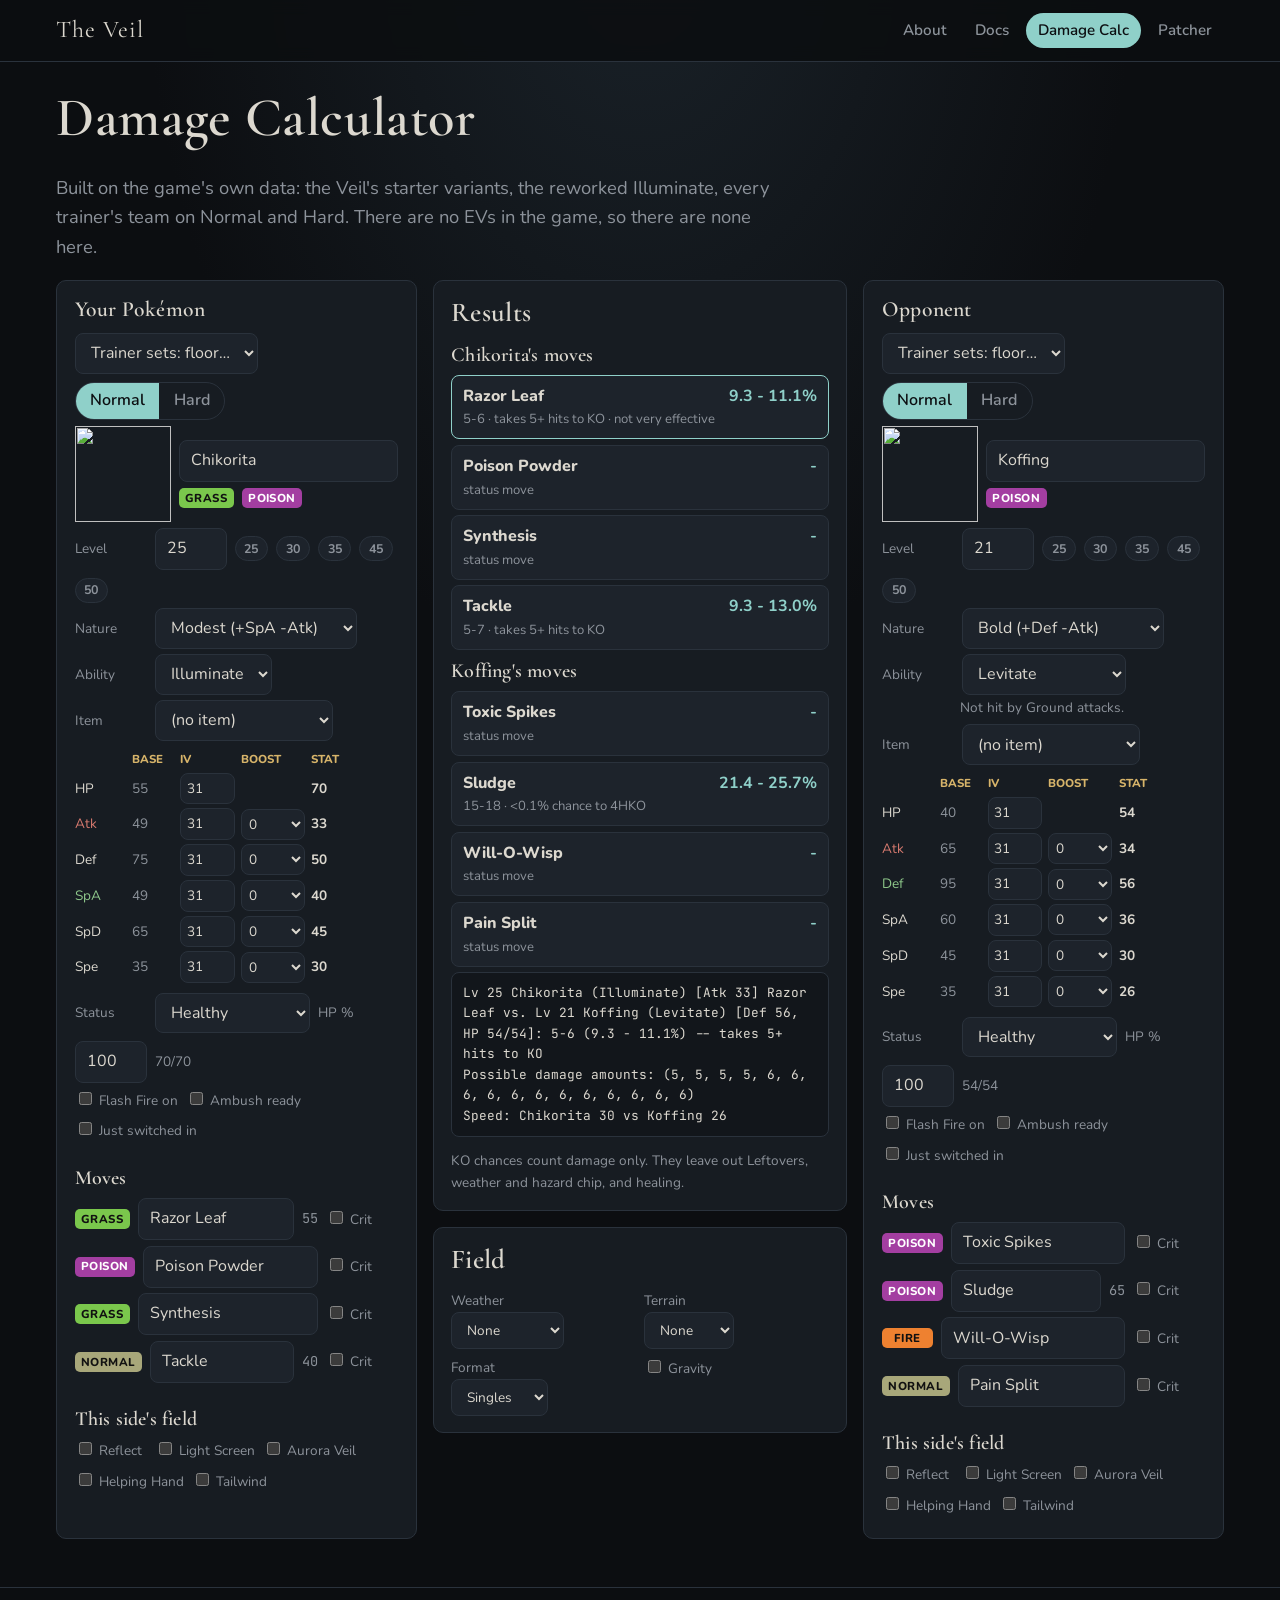
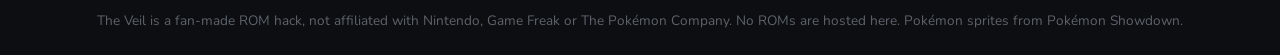
==== calc.html @ f018500e "The Veil website: About, Docs, damage calculator, patcher (coming soon) A static site (no build step" ====
<!doctype html>
<html lang="en">
<head>
  <meta charset="utf-8">
  <meta name="viewport" content="width=device-width, initial-scale=1">
  <title>{title} - Damage Calculator</title>
  <link rel="preconnect" href="https://fonts.googleapis.com">
  <link rel="preconnect" href="https://fonts.gstatic.com" crossorigin>
  <link href="https://fonts.googleapis.com/css2?family=Cormorant+Garamond:wght@500;600&family=JetBrains+Mono&family=Nunito:wght@400;600;700;800&display=swap" rel="stylesheet">
  <link rel="stylesheet" href="assets/style.css">
  <script src="assets/site.js" defer></script>
  <script src="assets/calc-engine.js" defer></script>
  <script src="assets/calc.js" defer></script>
</head>
<body>
<main>
  <h1>Damage Calculator</h1>
  <p class="lead">Built on the game's own data: the Veil's starter variants, the reworked Illuminate, every trainer's
    team on Normal and Hard. There are no EVs in the game, so there are none here.</p>

  <datalist id="dl-species"></datalist>
  <datalist id="dl-moves"></datalist>
  <datalist id="dl-abilities"></datalist>

  <div class="calc">
    <section class="panel side" id="side-a"></section>
    <section class="results">
      <div class="panel">
        <h2 style="margin-top:0">Results</h2>
        <div id="res-a"></div>
        <div id="res-b"></div>
        <div class="desc" id="detail">Pick a move to see the full calculation.</div>
        <p class="muted small" style="margin-bottom:0">KO chances count damage only. They leave out Leftovers,
          weather and hazard chip, and healing.</p>
      </div>
      <div class="panel" style="margin-top:1rem">
        <h2 style="margin-top:0">Field</h2>
        <div class="field-grid">
          <label>Weather<br><select id="f-weather">
            <option value="">None</option><option value="sun">Sun</option><option value="rain">Rain</option>
            <option value="sand">Sandstorm</option><option value="snow">Snow</option><option value="hail">Hail</option>
          </select></label>
          <label>Terrain<br><select id="f-terrain">
            <option value="">None</option><option value="electric">Electric</option><option value="grassy">Grassy</option>
            <option value="psychic">Psychic</option><option value="misty">Misty</option>
          </select></label>
          <label>Format<br><select id="f-format"><option value="">Singles</option><option value="doubles">Doubles</option></select></label>
          <label><input type="checkbox" id="f-gravity"> Gravity</label>
        </div>
      </div>
    </section>
    <section class="panel side" id="side-b"></section>
  </div>
</main>
</body>
</html>
---- assets/style.css ----
/* The Veil - site styles. One dark theme: the game lives underground. */
:root {
  --bg: #0c0e11;
  --bg-2: #12161b;
  --panel: #171c22;
  --panel-2: #1d232b;
  --line: #2a323c;
  --text: #dcd8cf;
  --muted: #8d939b;
  --faint: #5c636c;
  --accent: #8fd0c9;
  --accent-dim: #3e6e6a;
  --gold: #d7b46a;
  --bad: #d77a6f;
  --good: #8fc98b;
  --radius: 10px;
  --font: "Nunito", system-ui, -apple-system, "Segoe UI", sans-serif;
  --display: "Cormorant Garamond", Georgia, serif;
  --mono: "JetBrains Mono", ui-monospace, Consolas, monospace;
  color-scheme: dark;
}

* { box-sizing: border-box; }
html { -webkit-text-size-adjust: 100%; }
body {
  margin: 0;
  background: radial-gradient(ellipse at 50% -10%, #1a2229 0%, var(--bg) 55%) fixed, var(--bg);
  color: var(--text);
  font: 16px/1.6 var(--font);
  min-height: 100vh;
  display: flex;
  flex-direction: column;
}
a { color: var(--accent); text-decoration: none; }
a:hover { text-decoration: underline; }
h1, h2, h3 { font-family: var(--display); font-weight: 600; letter-spacing: .01em; line-height: 1.2; }
h1 { font-size: clamp(2.2rem, 6vw, 3.4rem); margin: 0 0 .4em; }
h2 { font-size: 1.7rem; margin: 1.6em 0 .5em; }
h3 { font-size: 1.25rem; margin: 1.2em 0 .4em; }
code, .mono { font-family: var(--mono); font-size: .9em; }
hr { border: 0; border-top: 1px solid var(--line); margin: 2rem 0; }

/* ------------------------------------------------------------------ header / nav / footer */
.site-header {
  position: sticky; top: 0; z-index: 20;
  background: rgba(12, 14, 17, .88);
  backdrop-filter: blur(8px);
  border-bottom: 1px solid var(--line);
}
.site-header .inner {
  max-width: 1200px; margin: 0 auto; padding: .7rem 16px;
  display: flex; align-items: center; gap: 1.2rem; flex-wrap: wrap;
}
.brand { font-family: var(--display); font-size: 1.5rem; color: var(--text); letter-spacing: .04em; }
.brand:hover { text-decoration: none; color: var(--accent); }
.nav { display: flex; gap: .3rem; flex-wrap: wrap; margin-left: auto; }
.nav a {
  color: var(--muted); padding: .35rem .75rem; border-radius: 999px; font-weight: 600; font-size: .95rem;
}
.nav a:hover { color: var(--text); background: var(--panel); text-decoration: none; }
.nav a.active { color: var(--bg); background: var(--accent); }
main { flex: 1; width: 100%; max-width: 1200px; margin: 0 auto; padding: 1.5rem 16px 3rem; }
.site-footer {
  border-top: 1px solid var(--line); color: var(--faint); font-size: .85rem;
  padding: 1.4rem 16px; text-align: center;
}

/* ------------------------------------------------------------------ building blocks */
.panel {
  background: var(--panel); border: 1px solid var(--line); border-radius: var(--radius); padding: 1rem 1.1rem;
}
.muted { color: var(--muted); }
.plus { color: var(--good); } .minus { color: var(--bad); }
.small { font-size: .85rem; }
.lead { font-size: 1.15rem; color: var(--muted); max-width: 46rem; }
.prose { max-width: 48rem; }
.prose p, .prose li { color: #cfcac0; }
.grid { display: grid; gap: 1rem; }
.grid.cards { grid-template-columns: repeat(auto-fill, minmax(260px, 1fr)); }
.pill {
  display: inline-block; padding: .1rem .55rem; border-radius: 999px; font-size: .78rem; font-weight: 700;
  background: var(--panel-2); color: var(--muted); border: 1px solid var(--line);
}
.btn, button, select, input {
  font: inherit; color: var(--text); background: var(--panel-2); border: 1px solid var(--line);
  border-radius: 8px; padding: .45rem .7rem;
}
button, .btn { cursor: pointer; font-weight: 600; }
button:hover, .btn:hover { border-color: var(--accent-dim); text-decoration: none; }
button.primary, .btn.primary { background: var(--accent); color: var(--bg); border-color: var(--accent); }
button:disabled { opacity: .45; cursor: not-allowed; }
input[type=number] { width: 4.5rem; }
input:focus, select:focus, button:focus-visible { outline: 2px solid var(--accent-dim); outline-offset: 1px; }
label { font-size: .85rem; color: var(--muted); }

/* tabs */
.tabs { display: flex; gap: .4rem; flex-wrap: wrap; border-bottom: 1px solid var(--line); margin-bottom: 1.2rem; }
.tabs button {
  border: 0; border-bottom: 2px solid transparent; border-radius: 0; background: none; color: var(--muted);
  padding: .6rem .9rem;
}
.tabs button.on { color: var(--text); border-bottom-color: var(--accent); }
.seg { display: inline-flex; border: 1px solid var(--line); border-radius: 999px; overflow: hidden; }
.seg button { border: 0; border-radius: 0; background: none; color: var(--muted); padding: .35rem .9rem; }
.seg button.on { background: var(--accent); color: var(--bg); }
.toolbar { display: flex; gap: .8rem; align-items: center; flex-wrap: wrap; margin: 0 0 1rem; }

/* spoiler gate */
.gate {
  border: 1px dashed var(--line); border-radius: var(--radius); padding: 2rem 1rem; text-align: center;
  color: var(--muted);
}
.gate strong { color: var(--text); }

/* tables */
.table-wrap { overflow-x: auto; }
table { border-collapse: collapse; width: 100%; font-size: .92rem; }
th, td { text-align: left; padding: .4rem .55rem; border-bottom: 1px solid var(--line); vertical-align: top; }
th { color: var(--gold); font-weight: 700; font-size: .8rem; text-transform: uppercase; letter-spacing: .05em; }
tr:last-child td { border-bottom: 0; }
td.num, th.num { text-align: right; font-variant-numeric: tabular-nums; }

/* types */
.type {
  display: inline-block; min-width: 4.4em; text-align: center; padding: .05rem .4rem; border-radius: 5px;
  font-size: .72rem; font-weight: 800; letter-spacing: .04em; color: #111; text-transform: uppercase;
}
.t-NORMAL{background:#a8a77a}.t-FIRE{background:#ee8130}.t-WATER{background:#6390f0}.t-ELECTRIC{background:#f7d02c}
.t-GRASS{background:#7ac74c}.t-ICE{background:#96d9d6}.t-FIGHTING{background:#c22e28;color:#fff}
.t-POISON{background:#a33ea1;color:#fff}.t-GROUND{background:#e2bf65}.t-FLYING{background:#a98ff3}
.t-PSYCHIC{background:#f95587}.t-BUG{background:#a6b91a}.t-ROCK{background:#b6a136}.t-GHOST{background:#735797;color:#fff}
.t-DRAGON{background:#6f35fc;color:#fff}.t-DARK{background:#705746;color:#fff}.t-STEEL{background:#b7b7ce}
.t-FAIRY{background:#d685ad}.t-STELLAR{background:#40b5a5}.t-MYSTERY{background:#68a090}

/* trainer cards */
.place { margin: 1.6rem 0 .6rem; color: var(--gold); font-family: var(--display); font-size: 1.35rem; }
.trainer { margin-bottom: 1rem; }
.trainer-head { display: flex; align-items: baseline; gap: .6rem; flex-wrap: wrap; margin-bottom: .6rem; }
.trainer-head h3 { margin: 0; }
.team { display: grid; grid-template-columns: repeat(auto-fill, minmax(190px, 1fr)); gap: .6rem; }
.mon {
  background: var(--panel-2); border: 1px solid var(--line); border-radius: 8px; padding: .55rem .65rem;
  font-size: .86rem; position: relative;
}
.mon.added { border-color: var(--accent-dim); }
.mon .top { display: flex; gap: .5rem; align-items: center; }
.mon img { width: 48px; height: 48px; image-rendering: pixelated; flex: none; }
.mon .name { font-weight: 800; }
.mon ul { list-style: none; padding: 0; margin: .35rem 0 0; }
.mon li { display: flex; gap: .35rem; align-items: center; }
.mon .meta { color: var(--muted); font-size: .8rem; }
.mon .calc-link { position: absolute; top: .45rem; right: .55rem; font-size: .75rem; }

/* hero */
.hero { padding: 2.5rem 0 1rem; }
.hero .kicker { color: var(--accent); font-weight: 800; letter-spacing: .2em; text-transform: uppercase; font-size: .78rem; }
.quote {
  font-family: var(--display); font-size: 1.35rem; color: #c9c3b6; border-left: 2px solid var(--accent-dim);
  padding: .2rem 0 .2rem 1rem; margin: 1.5rem 0; max-width: 40rem;
}

/* calculator */
.calc { display: grid; grid-template-columns: 1fr; gap: 1rem; }
.calc > section { min-width: 0; }
.side select, .side input:not([type=checkbox]) { max-width: 100%; }
.side .row > select { min-width: 0; }
@media (min-width: 980px) { .calc { grid-template-columns: 1fr 1.15fr 1fr; } .calc .results { order: 0; } }
.side h2 { margin-top: 0; font-size: 1.35rem; }
.row { display: flex; gap: .5rem; align-items: center; flex-wrap: wrap; margin: .35rem 0; }
.row > label { min-width: 4.5rem; }
.field-grid { display: grid; grid-template-columns: repeat(auto-fill, minmax(150px, 1fr)); gap: .5rem; }
.stats { display: grid; grid-template-columns: 3.2rem 2.6rem 3.4rem 4rem 3rem; gap: .25rem .4rem; align-items: center; font-size: .85rem; }
.stats .h { color: var(--gold); font-size: .72rem; font-weight: 800; text-transform: uppercase; }
.stats input { width: 3.4rem; padding: .25rem .35rem; }
.stats select { padding: .25rem .2rem; }
.stats .plus { color: var(--good); } .stats .minus { color: var(--bad); }
.moves select { width: 100%; }
.result {
  display: block; width: 100%; text-align: left; background: var(--panel-2); border: 1px solid var(--line);
  border-radius: 8px; padding: .5rem .7rem; margin: .35rem 0; cursor: pointer; font-weight: 400;
}
.result.on { border-color: var(--accent); }
.result .mv { font-weight: 800; }
.result .pct { float: right; font-variant-numeric: tabular-nums; color: var(--accent); font-weight: 700; }
.result .ko { display: block; color: var(--muted); font-size: .82rem; }
.desc { font-family: var(--mono); font-size: .8rem; background: var(--bg-2); border: 1px solid var(--line); border-radius: 8px; padding: .6rem .7rem; white-space: pre-wrap; }
.hpbar { height: 6px; border-radius: 3px; background: var(--line); overflow: hidden; margin-top: .3rem; }
.hpbar span { display: block; height: 100%; background: var(--good); }
.sprite-lg { width: 96px; height: 96px; image-rendering: pixelated; }
.picker { max-height: 340px; overflow: auto; }

/* patcher */
.soon {
  text-align: center; padding: 3.5rem 1rem; border: 1px dashed var(--line); border-radius: var(--radius);
}
.soon .big { font-family: var(--display); font-size: 2.4rem; color: var(--accent); }

@media (max-width: 600px) {
  body { font-size: 15px; }
  .nav { margin-left: 0; }
  .stats { grid-template-columns: 2.8rem 2.4rem 3rem 3.6rem 2.6rem; }
}
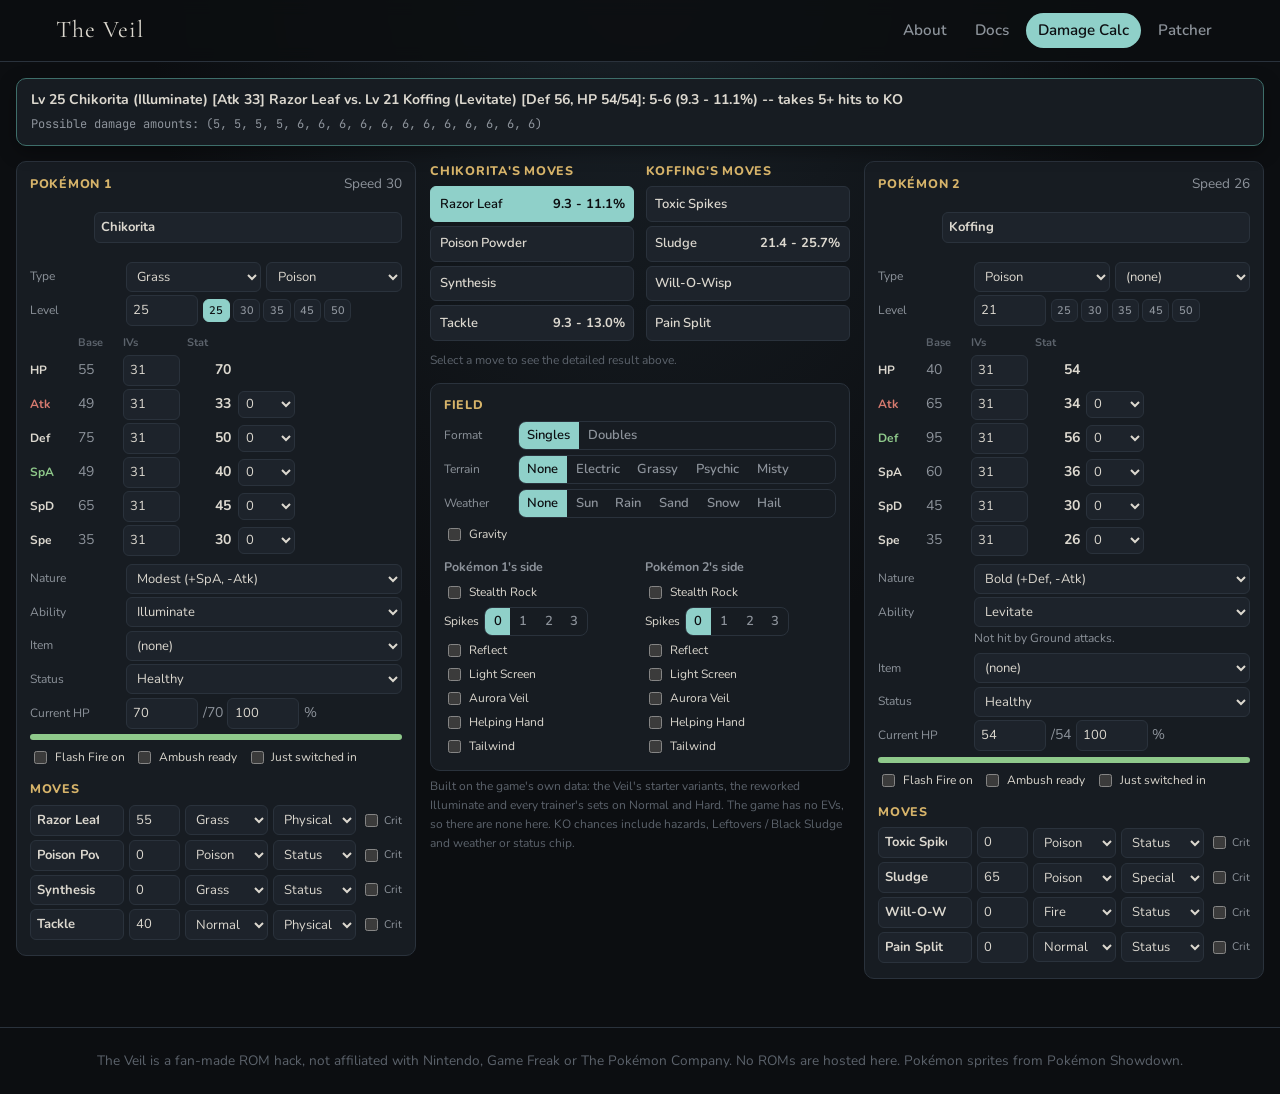
==== commit 655d4d0c: "Damage calculator in Showdown's layout; hazards and recovery in KO chances Pokemon 1 | moves, result" ====
--- a/calc.html
+++ b/calc.html
@@ -13,43 +13,45 @@
   <script src="assets/calc.js" defer></script>
 </head>
 <body>
-<main>
-  <h1>Damage Calculator</h1>
-  <p class="lead">Built on the game's own data: the Veil's starter variants, the reworked Illuminate, every trainer's
-    team on Normal and Hard. There are no EVs in the game, so there are none here.</p>
-
-  <datalist id="dl-species"></datalist>
+<main class="sc-main">
+  <datalist id="dl-sets"></datalist>
   <datalist id="dl-moves"></datalist>
   <datalist id="dl-abilities"></datalist>
 
-  <div class="calc">
-    <section class="panel side" id="side-a"></section>
-    <section class="results">
-      <div class="panel">
-        <h2 style="margin-top:0">Results</h2>
-        <div id="res-a"></div>
-        <div id="res-b"></div>
-        <div class="desc" id="detail">Pick a move to see the full calculation.</div>
-        <p class="muted small" style="margin-bottom:0">KO chances count damage only. They leave out Leftovers,
-          weather and hazard chip, and healing.</p>
+  <!-- the selected calculation, across the top -->
+  <section class="sc-result" id="main-result" aria-live="polite">
+    <div class="sc-result-main" id="result-text">Loading…</div>
+    <div class="sc-result-rolls" id="result-rolls"></div>
+  </section>
+
+  <div class="sc">
+    <section class="sc-panel" id="p1"></section>
+
+    <section class="sc-mid">
+      <div class="sc-movelists">
+        <div><div class="sc-h" id="moves-p1-title">Pokémon 1's moves</div><div id="moves-p1"></div></div>
+        <div><div class="sc-h" id="moves-p2-title">Pokémon 2's moves</div><div id="moves-p2"></div></div>
       </div>
-      <div class="panel" style="margin-top:1rem">
-        <h2 style="margin-top:0">Field</h2>
-        <div class="field-grid">
-          <label>Weather<br><select id="f-weather">
-            <option value="">None</option><option value="sun">Sun</option><option value="rain">Rain</option>
-            <option value="sand">Sandstorm</option><option value="snow">Snow</option><option value="hail">Hail</option>
-          </select></label>
-          <label>Terrain<br><select id="f-terrain">
-            <option value="">None</option><option value="electric">Electric</option><option value="grassy">Grassy</option>
-            <option value="psychic">Psychic</option><option value="misty">Misty</option>
-          </select></label>
-          <label>Format<br><select id="f-format"><option value="">Singles</option><option value="doubles">Doubles</option></select></label>
-          <label><input type="checkbox" id="f-gravity"> Gravity</label>
+      <p class="sc-note">Select a move to see the detailed result above.</p>
+
+      <div class="sc-box" id="field">
+        <div class="sc-h">Field</div>
+        <div class="sc-btnrow" data-key="format"><span>Format</span></div>
+        <div class="sc-btnrow" data-key="terrain"><span>Terrain</span></div>
+        <div class="sc-btnrow" data-key="weather"><span>Weather</span></div>
+        <label class="sc-check"><input type="checkbox" id="f-gravity"> Gravity</label>
+        <div class="sc-sides">
+          <div id="side-p1"></div>
+          <div id="side-p2"></div>
         </div>
       </div>
+
+      <p class="sc-note">Built on the game's own data: the Veil's starter variants, the reworked Illuminate and every
+        trainer's sets on Normal and Hard. The game has no EVs, so there are none here. KO chances include hazards,
+        Leftovers / Black Sludge and weather or status chip.</p>
     </section>
-    <section class="panel side" id="side-b"></section>
+
+    <section class="sc-panel" id="p2"></section>
   </div>
 </main>
 </body>
--- a/assets/style.css
+++ b/assets/style.css
@@ -42,7 +42,7 @@
 
 /* ------------------------------------------------------------------ header / nav / footer */
 .site-header {
-  position: sticky; top: 0; z-index: 20;
+  position: sticky; top: env(safe-area-inset-top, 0px); z-index: 20;
   background: rgba(12, 14, 17, .88);
   backdrop-filter: blur(8px);
   border-bottom: 1px solid var(--line);
@@ -159,35 +159,74 @@
   padding: .2rem 0 .2rem 1rem; margin: 1.5rem 0; max-width: 40rem;
 }
 
-/* calculator */
-.calc { display: grid; grid-template-columns: 1fr; gap: 1rem; }
-.calc > section { min-width: 0; }
-.side select, .side input:not([type=checkbox]) { max-width: 100%; }
-.side .row > select { min-width: 0; }
-@media (min-width: 980px) { .calc { grid-template-columns: 1fr 1.15fr 1fr; } .calc .results { order: 0; } }
-.side h2 { margin-top: 0; font-size: 1.35rem; }
 .row { display: flex; gap: .5rem; align-items: center; flex-wrap: wrap; margin: .35rem 0; }
-.row > label { min-width: 4.5rem; }
-.field-grid { display: grid; grid-template-columns: repeat(auto-fill, minmax(150px, 1fr)); gap: .5rem; }
-.stats { display: grid; grid-template-columns: 3.2rem 2.6rem 3.4rem 4rem 3rem; gap: .25rem .4rem; align-items: center; font-size: .85rem; }
-.stats .h { color: var(--gold); font-size: .72rem; font-weight: 800; text-transform: uppercase; }
-.stats input { width: 3.4rem; padding: .25rem .35rem; }
-.stats select { padding: .25rem .2rem; }
-.stats .plus { color: var(--good); } .stats .minus { color: var(--bad); }
-.moves select { width: 100%; }
-.result {
-  display: block; width: 100%; text-align: left; background: var(--panel-2); border: 1px solid var(--line);
-  border-radius: 8px; padding: .5rem .7rem; margin: .35rem 0; cursor: pointer; font-weight: 400;
-}
-.result.on { border-color: var(--accent); }
-.result .mv { font-weight: 800; }
-.result .pct { float: right; font-variant-numeric: tabular-nums; color: var(--accent); font-weight: 700; }
-.result .ko { display: block; color: var(--muted); font-size: .82rem; }
-.desc { font-family: var(--mono); font-size: .8rem; background: var(--bg-2); border: 1px solid var(--line); border-radius: 8px; padding: .6rem .7rem; white-space: pre-wrap; }
-.hpbar { height: 6px; border-radius: 3px; background: var(--line); overflow: hidden; margin-top: .3rem; }
+.hpbar { height: 6px; border-radius: 3px; background: var(--line); overflow: hidden; margin: .35rem 0; }
 .hpbar span { display: block; height: 100%; background: var(--good); }
-.sprite-lg { width: 96px; height: 96px; image-rendering: pixelated; }
-.picker { max-height: 340px; overflow: auto; }
+
+/* calculator: Showdown's layout - Pokémon 1 | moves, results, field | Pokémon 2, the chosen result across the top */
+.sc-main { max-width: 1400px; padding-top: 1rem; font-size: 14px; }
+.sc-main input, .sc-main select, .sc-main button { font-size: 13px; padding: .25rem .4rem; border-radius: 6px; }
+.sc-main input, .sc-main select { min-width: 0; max-width: 100%; }
+.sc-result {
+  position: sticky; top: calc(env(safe-area-inset-top, 0px) + 3.3rem); z-index: 10;
+  background: var(--panel); border: 1px solid var(--accent-dim); border-radius: var(--radius);
+  padding: .7rem .9rem; margin-bottom: .9rem; box-shadow: 0 6px 18px rgba(0, 0, 0, .35);
+}
+.sc-result-main { font-weight: 700; line-height: 1.45; }
+.sc-result-rolls { font-family: var(--mono); font-size: 12px; color: var(--muted); white-space: pre-wrap; margin-top: .3rem; }
+.sc { display: grid; gap: .9rem; grid-template-columns: 1fr; align-items: start; }
+.sc > section { min-width: 0; }
+@media (min-width: 1100px) { .sc { grid-template-columns: minmax(0, 1fr) minmax(0, 1.05fr) minmax(0, 1fr); } }
+@media (min-width: 700px) and (max-width: 1099px) {
+  .sc { grid-template-columns: 1fr 1fr; }
+  .sc-mid { grid-column: 1 / -1; order: -1; }
+}
+.sc-panel { background: var(--panel); border: 1px solid var(--line); border-radius: var(--radius); padding: .7rem .8rem; }
+.sc-panel-head { display: flex; justify-content: space-between; align-items: baseline; }
+.sc-h { color: var(--gold); font-weight: 800; font-size: .78rem; text-transform: uppercase; letter-spacing: .06em; margin-bottom: .35rem; }
+.sc-sub { color: var(--muted); font-weight: 700; font-size: .78rem; margin-bottom: .25rem; }
+.sc-pick { display: flex; gap: .5rem; align-items: center; margin-bottom: .4rem; }
+.sc-sprite { width: 56px; height: 56px; image-rendering: pixelated; flex: none; }
+.sc-set { flex: 1; font-weight: 700; }
+.sc-row { display: grid; grid-template-columns: 5.6rem minmax(0, 1fr); gap: .4rem; align-items: center; margin: .22rem 0; }
+.sc-l { color: var(--muted); font-size: 12px; }
+.sc-v { display: flex; gap: .3rem; align-items: center; flex-wrap: wrap; min-width: 0; }
+.sc-v > select { flex: 1; }
+.sc-num { width: 3.6rem; }
+.sc-caps { display: inline-flex; gap: .2rem; flex-wrap: wrap; }
+.sc-mini { padding: .1rem .35rem !important; font-size: 11px !important; color: var(--muted); }
+.sc-mini.on { color: var(--bg); background: var(--accent); border-color: var(--accent); }
+.sc-stats {
+  display: grid; grid-template-columns: 2.6rem 2.4rem 3.6rem 2.8rem minmax(0, 3.6rem); gap: .2rem .4rem;
+  align-items: center; margin: .5rem 0; font-variant-numeric: tabular-nums;
+}
+.sc-th { color: var(--faint); font-size: 11px; font-weight: 700; }
+.sc-stat { font-weight: 700; font-size: 12px; }
+.sc-base { color: var(--muted); }
+.sc-final { text-align: right; }
+.sc-boost { padding: .15rem .2rem !important; }
+.sc-desc { color: var(--muted); font-size: 12px; margin: -.1rem 0 .3rem 6rem; }
+.sc-flags { display: flex; gap: .6rem; flex-wrap: wrap; margin: .3rem 0; }
+.sc-check { font-size: 12px; color: var(--text); display: inline-flex; align-items: center; gap: .3rem; margin: .15rem 0; }
+.sc-move { display: grid; grid-template-columns: minmax(0, 1fr) 3.2rem 5.2rem 5.2rem auto; gap: .3rem; align-items: center; margin: .25rem 0; }
+.sc-move .sc-hits { grid-column: 1 / -1; justify-self: start; }
+.sc-mvname { font-weight: 700; }
+.sc-crit { font-size: 11px; color: var(--muted); display: inline-flex; gap: .2rem; align-items: center; }
+.sc-movelists { display: grid; grid-template-columns: 1fr 1fr; gap: .7rem; }
+.sc-res {
+  display: flex; justify-content: space-between; gap: .4rem; width: 100%; text-align: left; margin: .25rem 0;
+  background: var(--panel-2); font-weight: 600; padding: .4rem .55rem !important;
+}
+.sc-res.on { background: var(--accent); color: var(--bg); border-color: var(--accent); }
+.sc-res-pct { font-variant-numeric: tabular-nums; font-weight: 700; white-space: nowrap; }
+.sc-note { color: var(--faint); font-size: 12px; margin: .4rem 0 .8rem; }
+.sc-box { background: var(--panel); border: 1px solid var(--line); border-radius: var(--radius); padding: .7rem .8rem; }
+.sc-btnrow { display: grid; grid-template-columns: 4.2rem minmax(0, 1fr); gap: .4rem; align-items: center; margin: .3rem 0; }
+.sc-btnrow > span { color: var(--muted); font-size: 12px; }
+.sc-seg { flex-wrap: wrap; border-radius: 8px; }
+.sc-seg button { padding: .2rem .55rem !important; border-radius: 0 !important; }
+.sc-sides { display: grid; grid-template-columns: 1fr 1fr; gap: .6rem; margin-top: .5rem; }
+.sc-sides > div { display: flex; flex-direction: column; }
 
 /* patcher */
 .soon {
@@ -198,5 +237,9 @@
 @media (max-width: 600px) {
   body { font-size: 15px; }
   .nav { margin-left: 0; }
-  .stats { grid-template-columns: 2.8rem 2.4rem 3rem 3.6rem 2.6rem; }
-}
+  .site-header { position: static; }
+  .sc-result { top: env(safe-area-inset-top, 0px); }
+  .sc-move { grid-template-columns: minmax(0, 1fr) 3rem 4.6rem; }
+  .sc-move .sc-mvcat { grid-column: 1 / 2; }
+  .sc-movelists { grid-template-columns: 1fr; }
+}
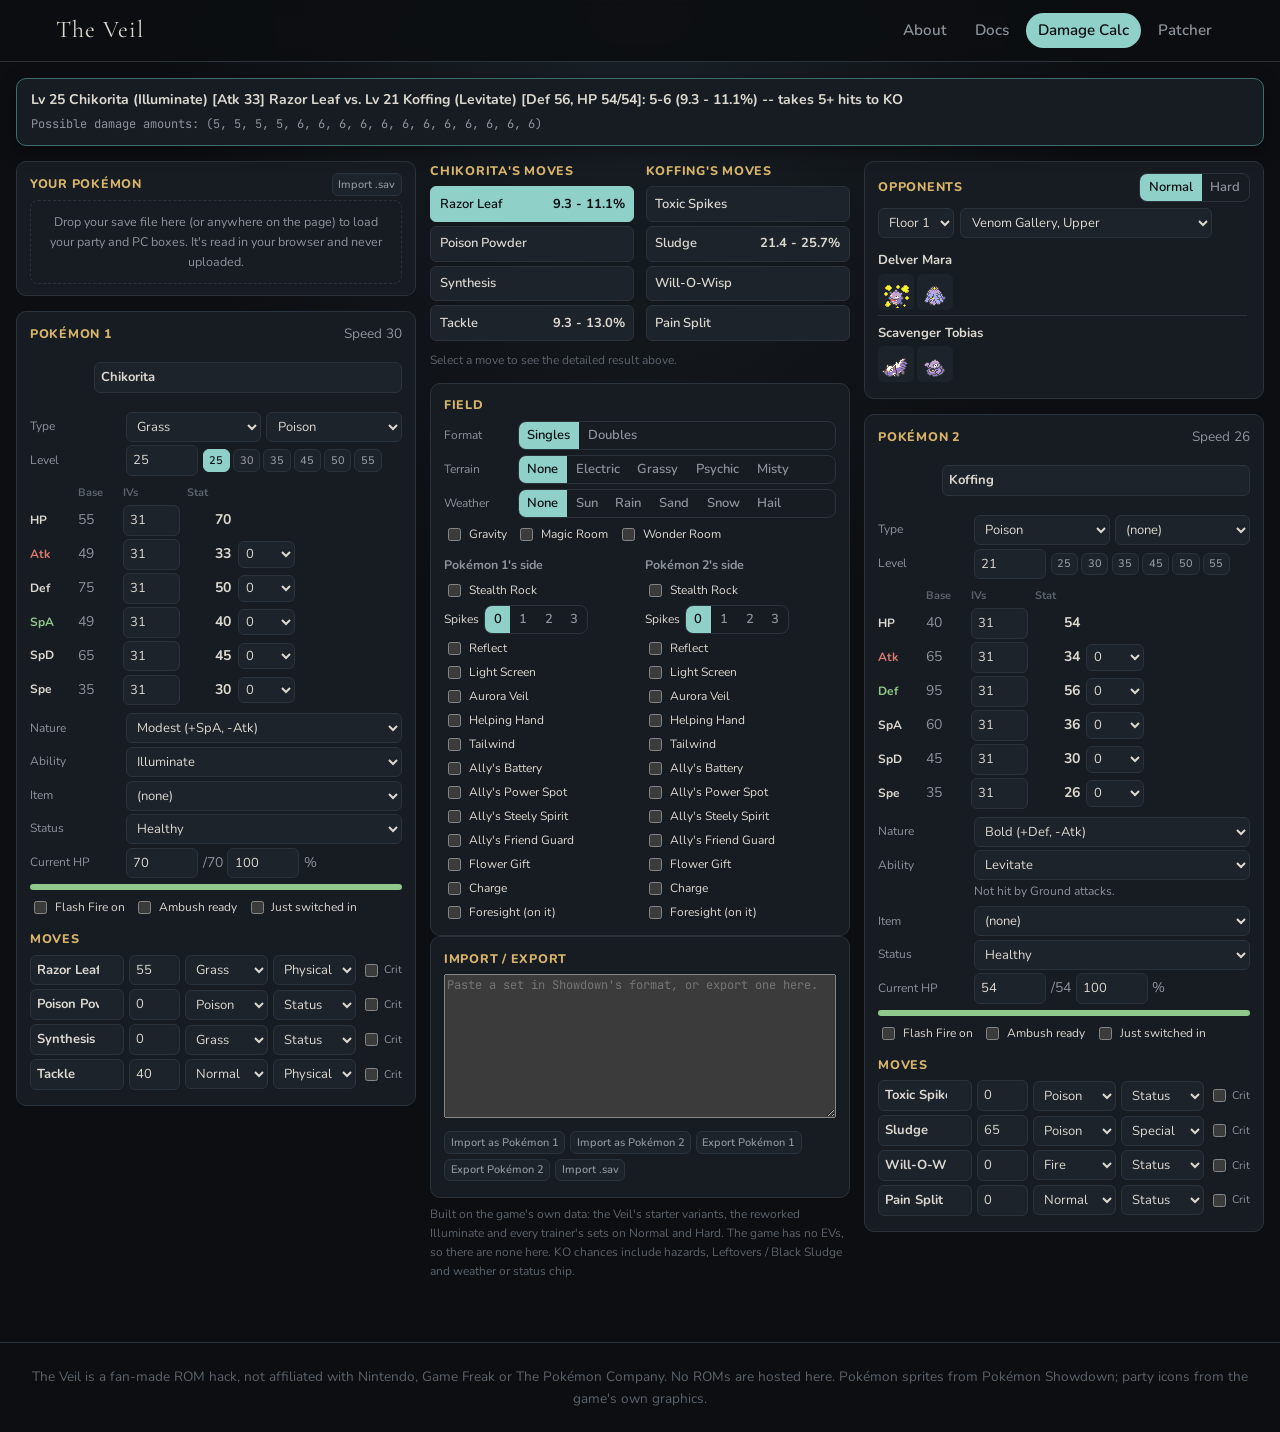
==== commit 464371aa: "Damage calculator, BPE-style: your save's party and boxes, opponents by area, party icons, import/ex" ====
--- a/calc.html
+++ b/calc.html
@@ -10,6 +10,7 @@
   <link rel="stylesheet" href="assets/style.css">
   <script src="assets/site.js" defer></script>
   <script src="assets/calc-engine.js" defer></script>
+  <script src="assets/save.js" defer></script>
   <script src="assets/calc.js" defer></script>
 </head>
 <body>
@@ -25,7 +26,11 @@
   </section>
 
   <div class="sc">
-    <section class="sc-panel" id="p1"></section>
+    <div class="sc-col">
+      <!-- your party and PC boxes, from your save (read in the browser; never uploaded) -->
+      <section class="sc-box sc-team" id="mine" aria-label="Your Pokémon"></section>
+      <section class="sc-panel" id="p1"></section>
+    </div>
 
     <section class="sc-mid">
       <div class="sc-movelists">
@@ -39,20 +44,32 @@
         <div class="sc-btnrow" data-key="format"><span>Format</span></div>
         <div class="sc-btnrow" data-key="terrain"><span>Terrain</span></div>
         <div class="sc-btnrow" data-key="weather"><span>Weather</span></div>
-        <label class="sc-check"><input type="checkbox" id="f-gravity"> Gravity</label>
+        <div class="sc-flags">
+          <label class="sc-check"><input type="checkbox" id="f-gravity"> Gravity</label>
+          <label class="sc-check"><input type="checkbox" id="f-magicRoom"> Magic Room</label>
+          <label class="sc-check"><input type="checkbox" id="f-wonderRoom"> Wonder Room</label>
+        </div>
         <div class="sc-sides">
           <div id="side-p1"></div>
           <div id="side-p2"></div>
         </div>
       </div>
 
+      <div class="sc-box sc-io" id="io"></div>
+
       <p class="sc-note">Built on the game's own data: the Veil's starter variants, the reworked Illuminate and every
         trainer's sets on Normal and Hard. The game has no EVs, so there are none here. KO chances include hazards,
         Leftovers / Black Sludge and weather or status chip.</p>
     </section>
 
-    <section class="sc-panel" id="p2"></section>
+    <div class="sc-col">
+      <!-- the opponents, area by area: each trainer's team, and the area's wild Pokémon -->
+      <section class="sc-box sc-team" id="finder" aria-label="Opponents by area"></section>
+      <section class="sc-panel" id="p2"></section>
+    </div>
   </div>
+  <div class="sc-dropveil" id="dropveil" hidden><div>Drop your save to load your party and boxes</div></div>
+  <input type="file" id="save-file" accept=".sav,.srm,.sa1" hidden>
 </main>
 </body>
 </html>
--- a/assets/style.css
+++ b/assets/style.css
@@ -175,7 +175,46 @@
 .sc-result-main { font-weight: 700; line-height: 1.45; }
 .sc-result-rolls { font-family: var(--mono); font-size: 12px; color: var(--muted); white-space: pre-wrap; margin-top: .3rem; }
 .sc { display: grid; gap: .9rem; grid-template-columns: 1fr; align-items: start; }
-.sc > section { min-width: 0; }
+.sc > section, .sc > .sc-col { min-width: 0; }
+.sc-col { display: flex; flex-direction: column; gap: .9rem; min-width: 0; }
+
+/* party icons (the game's own menu icons, assets/icons.png: 32 x 32 a Pokémon, 32 to a row - build_site_data.py),
+   the save's party and boxes, the area finder */
+.sc-icon {
+  display: inline-block; width: 32px; height: 32px; flex: none; image-rendering: pixelated;
+  background-image: url("icons.png"); background-repeat: no-repeat;
+}
+.sc-grid { grid-template-columns: repeat(6, 36px) !important; }
+.sc-io textarea { width: 100%; min-height: 9rem; font-family: var(--mono); font-size: 12px; resize: vertical; }
+.sc-io .sc-btns { display: flex; gap: .3rem; flex-wrap: wrap; margin-top: .35rem; }
+.sc-io .sc-msg { font-size: 12px; margin-top: .3rem; }
+.sc-ibtn {
+  padding: 1px !important; border-radius: 6px !important; background: var(--panel-2); border: 1px solid transparent;
+  line-height: 0; cursor: pointer;
+}
+.sc-ibtn:hover, .sc-ibtn:focus-visible { border-color: var(--accent-dim); }
+.sc-ibtn.on { border-color: var(--accent); background: var(--accent-dim); }
+.sc-ibtn.empty { opacity: .25; cursor: default; }
+.sc-icons { display: flex; flex-wrap: wrap; gap: 3px; }
+.sc-grid { display: grid; grid-template-columns: repeat(6, 44px); gap: 3px; }
+.sc-team .sc-row2 { display: flex; gap: .4rem; align-items: center; flex-wrap: wrap; margin: .35rem 0; }
+.sc-team select { padding: .25rem .4rem; font-size: 13px; }
+.sc-drop {
+  border: 1px dashed var(--line); border-radius: 8px; padding: .7rem; text-align: center; color: var(--muted);
+  font-size: 12.5px; cursor: pointer;
+}
+.sc-drop:hover, .sc-drop.over { border-color: var(--accent); color: var(--text); }
+.sc-trainer { border-top: 1px solid var(--line); padding: .4rem 0 .3rem; }
+.sc-trainer:first-child { border-top: 0; }
+.sc-trainer.on .sc-tname { color: var(--accent); }
+.sc-tname { font-size: 13px; font-weight: 700; margin-bottom: .2rem; }
+.sc-tname .muted { font-weight: 400; }
+.sc-area-list { max-height: 21rem; overflow-y: auto; padding-right: .2rem; }
+.sc-dropveil {
+  position: fixed; inset: 0; z-index: 50; background: rgba(12, 14, 17, .82); display: grid; place-items: center;
+  border: 3px dashed var(--accent); color: var(--accent); font-size: 1.3rem; font-weight: 800;
+}
+.sc-dropveil[hidden] { display: none; }
 @media (min-width: 1100px) { .sc { grid-template-columns: minmax(0, 1fr) minmax(0, 1.05fr) minmax(0, 1fr); } }
 @media (min-width: 700px) and (max-width: 1099px) {
   .sc { grid-template-columns: 1fr 1fr; }
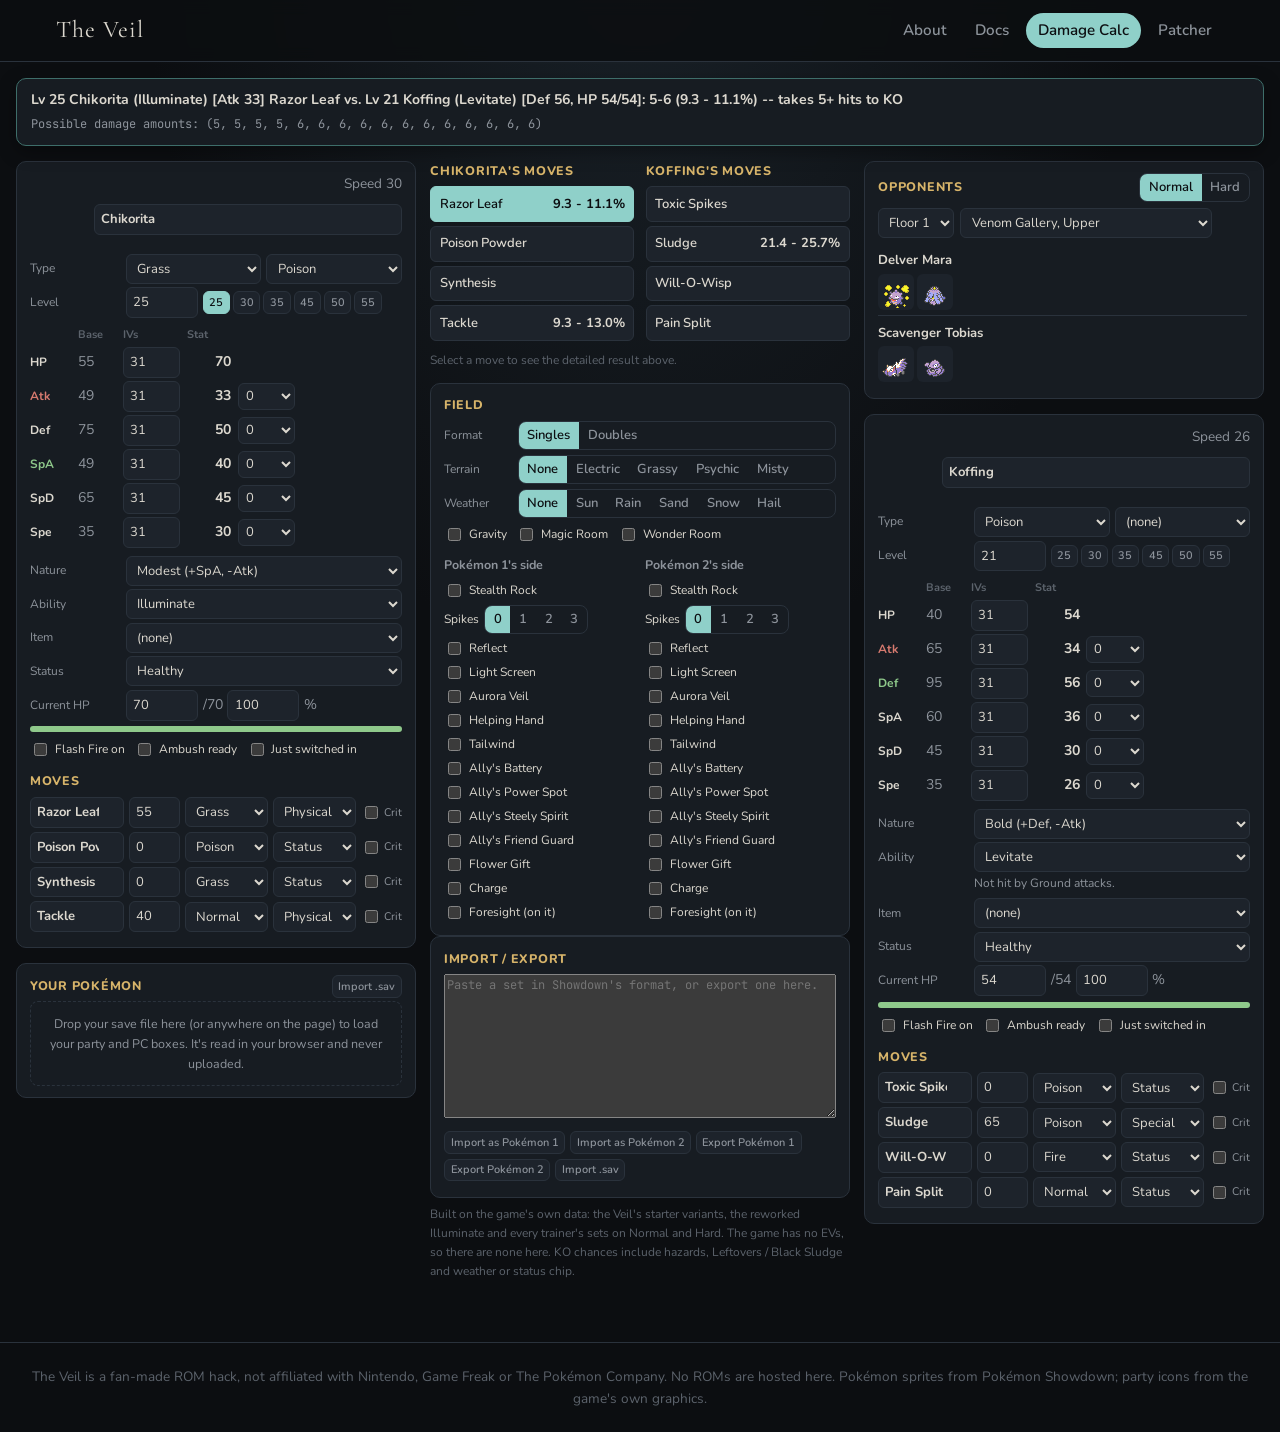
==== commit 2380a2b5: "Calculator: drag Pokemon between the party and boxes; "Your Pokemon" under Pokemon 1; no panel headi" ====
--- a/calc.html
+++ b/calc.html
@@ -27,9 +27,9 @@
 
   <div class="sc">
     <div class="sc-col">
+      <section class="sc-panel" id="p1" aria-label="Pokémon 1"></section>
       <!-- your party and PC boxes, from your save (read in the browser; never uploaded) -->
       <section class="sc-box sc-team" id="mine" aria-label="Your Pokémon"></section>
-      <section class="sc-panel" id="p1"></section>
     </div>
 
     <section class="sc-mid">
@@ -65,7 +65,7 @@
     <div class="sc-col">
       <!-- the opponents, area by area: each trainer's team, and the area's wild Pokémon -->
       <section class="sc-box sc-team" id="finder" aria-label="Opponents by area"></section>
-      <section class="sc-panel" id="p2"></section>
+      <section class="sc-panel" id="p2" aria-label="Pokémon 2"></section>
     </div>
   </div>
   <div class="sc-dropveil" id="dropveil" hidden><div>Drop your save to load your party and boxes</div></div>
--- a/assets/style.css
+++ b/assets/style.css
@@ -195,6 +195,10 @@
 .sc-ibtn:hover, .sc-ibtn:focus-visible { border-color: var(--accent-dim); }
 .sc-ibtn.on { border-color: var(--accent); background: var(--accent-dim); }
 .sc-ibtn.empty { opacity: .25; cursor: default; }
+.sc-ibtn[draggable="true"] { cursor: grab; }
+.sc-ibtn.dragging { opacity: .4; }
+.sc-ibtn.over { border-color: var(--accent); opacity: 1; background: var(--accent-dim); }
+.sc-hint { font-weight: 400; color: var(--faint); }
 .sc-icons { display: flex; flex-wrap: wrap; gap: 3px; }
 .sc-grid { display: grid; grid-template-columns: repeat(6, 44px); gap: 3px; }
 .sc-team .sc-row2 { display: flex; gap: .4rem; align-items: center; flex-wrap: wrap; margin: .35rem 0; }
@@ -222,6 +226,7 @@
 }
 .sc-panel { background: var(--panel); border: 1px solid var(--line); border-radius: var(--radius); padding: .7rem .8rem; }
 .sc-panel-head { display: flex; justify-content: space-between; align-items: baseline; }
+.sc-panel-head-r { justify-content: flex-end; margin-bottom: -.2rem; }
 .sc-h { color: var(--gold); font-weight: 800; font-size: .78rem; text-transform: uppercase; letter-spacing: .06em; margin-bottom: .35rem; }
 .sc-sub { color: var(--muted); font-weight: 700; font-size: .78rem; margin-bottom: .25rem; }
 .sc-pick { display: flex; gap: .5rem; align-items: center; margin-bottom: .4rem; }
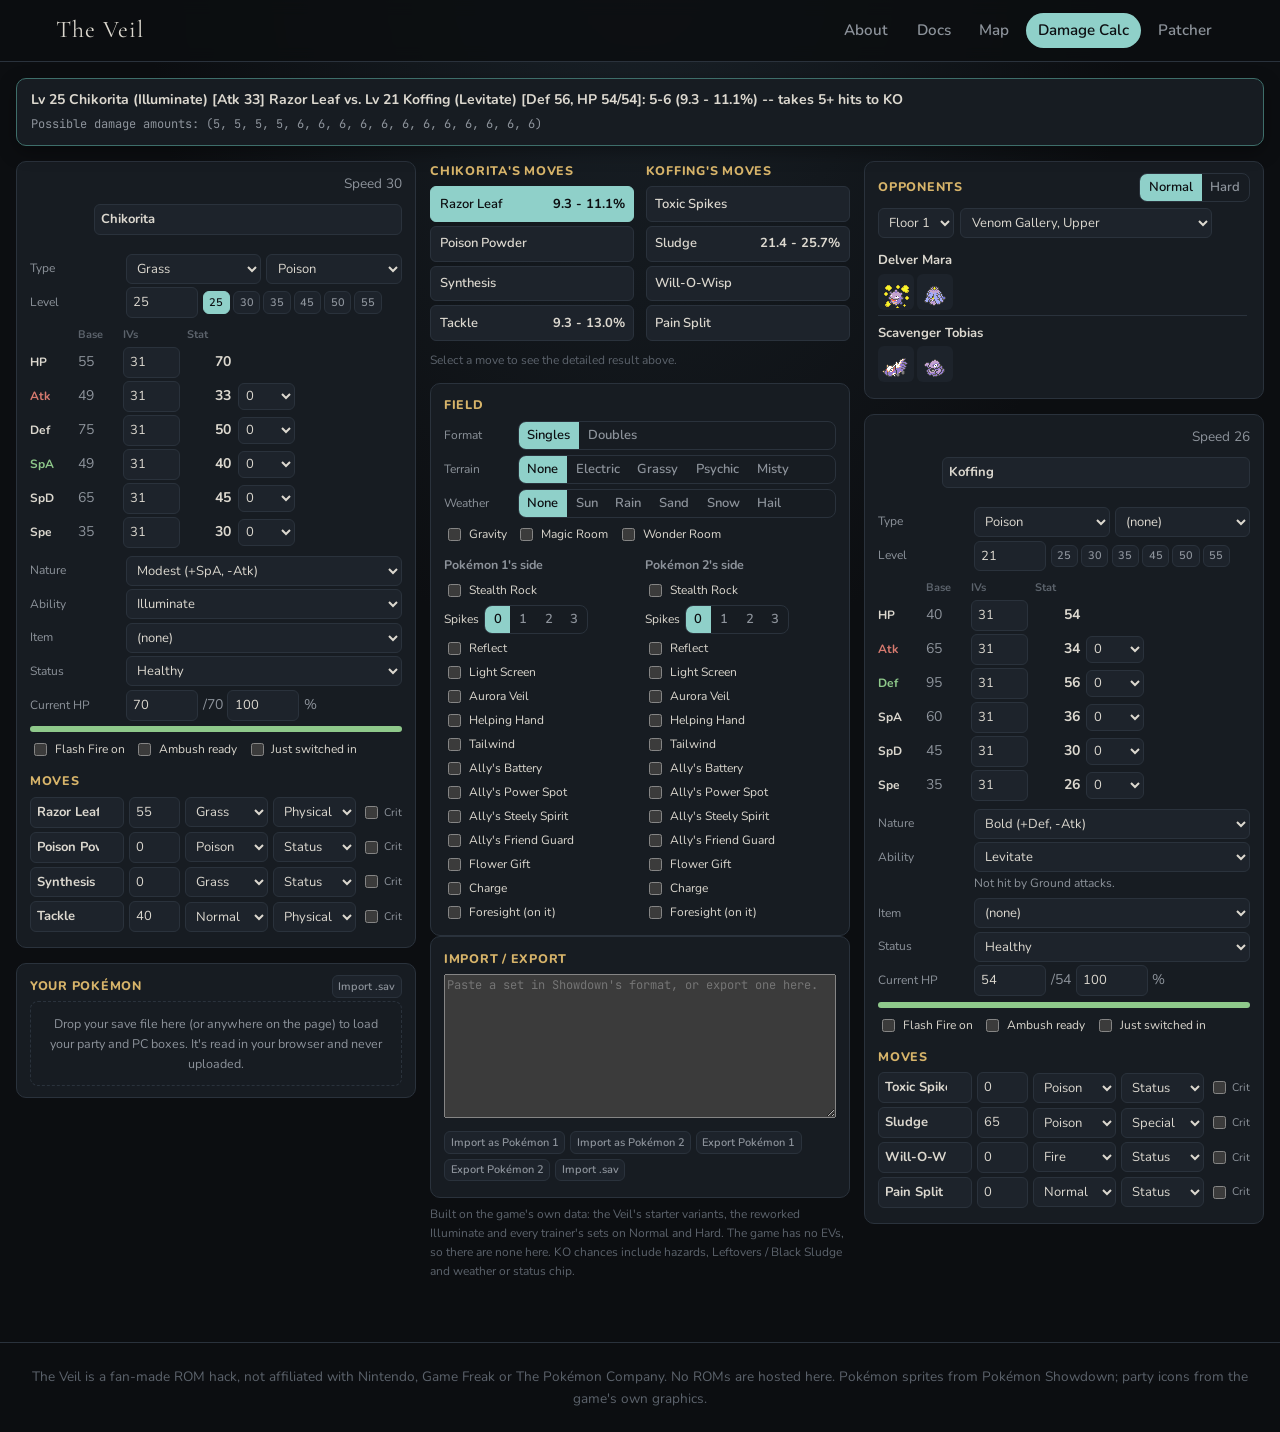
==== commit daef7169: "Map: click anything to see what it is; "Explore the map" on the About page; updates reach kept copie" ====
--- a/calc.html
+++ b/calc.html
@@ -7,11 +7,11 @@
   <link rel="preconnect" href="https://fonts.googleapis.com">
   <link rel="preconnect" href="https://fonts.gstatic.com" crossorigin>
   <link href="https://fonts.googleapis.com/css2?family=Cormorant+Garamond:wght@500;600&family=JetBrains+Mono&family=Nunito:wght@400;600;700;800&display=swap" rel="stylesheet">
-  <link rel="stylesheet" href="assets/style.css">
-  <script src="assets/site.js" defer></script>
-  <script src="assets/calc-engine.js" defer></script>
-  <script src="assets/save.js" defer></script>
-  <script src="assets/calc.js" defer></script>
+  <link rel="stylesheet" href="assets/style.css?v=202610291513">
+  <script src="assets/site.js?v=202610291513" defer></script>
+  <script src="assets/calc-engine.js?v=202610291513" defer></script>
+  <script src="assets/save.js?v=202610291513" defer></script>
+  <script src="assets/calc.js?v=202610291513" defer></script>
 </head>
 <body>
 <main class="sc-main">
--- a/assets/style.css
+++ b/assets/style.css
@@ -287,3 +287,62 @@
   .sc-move .sc-mvcat { grid-column: 1 / 2; }
   .sc-movelists { grid-template-columns: 1fr; }
 }
+
+/* ------------------------------------------------------------------ the map page (map.js) */
+.hero-links { display: flex; gap: .6rem; flex-wrap: wrap; margin-top: 1.4rem; }
+.hero-links .btn { text-decoration: none; font-weight: 700; }
+.btn-primary { background: var(--accent); color: var(--bg); border-color: var(--accent); }
+.btn-primary:hover { filter: brightness(1.08); }
+.mp-main { max-width: 1400px; }
+.mp-tools select { max-width: 100%; }
+.mp-tools .seg { flex-wrap: wrap; border-radius: 12px; }
+.mp-tools .seg button { white-space: nowrap; }
+.mp-toggles { display: inline-flex; gap: .7rem; flex-wrap: wrap; }
+.mp { display: grid; gap: .9rem; grid-template-columns: minmax(0, 1fr); align-items: start; }
+@media (min-width: 1000px) { .mp { grid-template-columns: minmax(0, 1fr) 22rem; } }
+.mp-view {
+  overflow: auto; max-height: 78vh; background: #000; border: 1px solid var(--line); border-radius: var(--radius);
+  overscroll-behavior: contain;
+}
+.mp-stage { position: relative; margin: 0 auto; cursor: pointer; }
+.mp-cursor { position: absolute; border: 2px solid rgba(255, 255, 255, .85); border-radius: 3px; pointer-events: none; box-sizing: border-box; }
+.mp-cursor.on { border-color: var(--accent); box-shadow: 0 0 0 2px rgba(0, 0, 0, .5); }
+.mp-says { font-style: italic; color: var(--text); }
+.mp-key.person { background: #e8e2d6; }
+.mp-key.sign { background: #a8794f; }
+.mp-key.exit { background: #6fa0e0; }
+.mp-key.spot { background: var(--faint); }
+.mp-img { display: block; image-rendering: pixelated; max-width: none; }
+.mp-side { display: flex; flex-direction: column; gap: .9rem; min-width: 0; }
+.mp-pin {
+  position: absolute; width: 16px; height: 16px; padding: 0 !important; border-radius: 50% !important;
+  transform: translate(-50%, -50%); border: 2px solid #0c0e11 !important; cursor: pointer;
+  box-shadow: 0 0 0 1px rgba(255, 255, 255, .55), 0 2px 6px rgba(0, 0, 0, .6);
+}
+.mp-pin:hover, .mp-pin:focus-visible { transform: translate(-50%, -50%) scale(1.35); z-index: 2; }
+.mp-pin.on { transform: translate(-50%, -50%) scale(1.5); z-index: 3; box-shadow: 0 0 0 3px var(--text), 0 2px 8px rgba(0, 0, 0, .7); }
+.mp-pin.trainer, .mp-key.trainer { background: #e0675a; }
+.mp-pin.item, .mp-key.item { background: var(--gold); }
+.mp-pin.hidden, .mp-key.hidden { background: #b48ce6; }
+.mp-pin.trade, .mp-key.trade { background: var(--accent); }
+.mp-key { display: inline-block; width: 10px; height: 10px; border-radius: 50%; margin-right: .35rem; flex: none; vertical-align: middle; }
+.mp-legend { display: flex; flex-wrap: wrap; gap: .4rem .9rem; color: var(--muted); }
+.mp-team { display: flex; flex-direction: column; gap: .2rem; margin: .5rem 0 .6rem; }
+.mp-mon {
+  display: grid; grid-template-columns: 32px minmax(0, 1fr); column-gap: .45rem; align-items: center; padding: .2rem .3rem;
+  border-radius: 8px; color: var(--text); text-decoration: none;
+}
+.mp-mon:hover { background: var(--panel-2); }
+.mp-mon .sc-icon { grid-row: span 2; }
+.mp-mon-name { font-size: 13px; }
+.mp-mon-moves { font-size: 11.5px; }
+.mp-calc { display: inline-block; text-decoration: none; font-size: 13px; }
+.mp-row {
+  display: flex; align-items: center; width: 100%; text-align: left; font-size: 13px; padding: .25rem .4rem !important;
+  border: 0 !important; background: none !important; border-radius: 6px !important; color: var(--text);
+}
+button.mp-row:hover, .mp-row.on { background: var(--panel-2) !important; }
+.mp-row.static { color: var(--muted); }
+#mp-list { max-height: 30rem; overflow-y: auto; }
+.mp-others { margin-bottom: .6rem; }
+.mp-others .seg button { font-size: 12px; }
